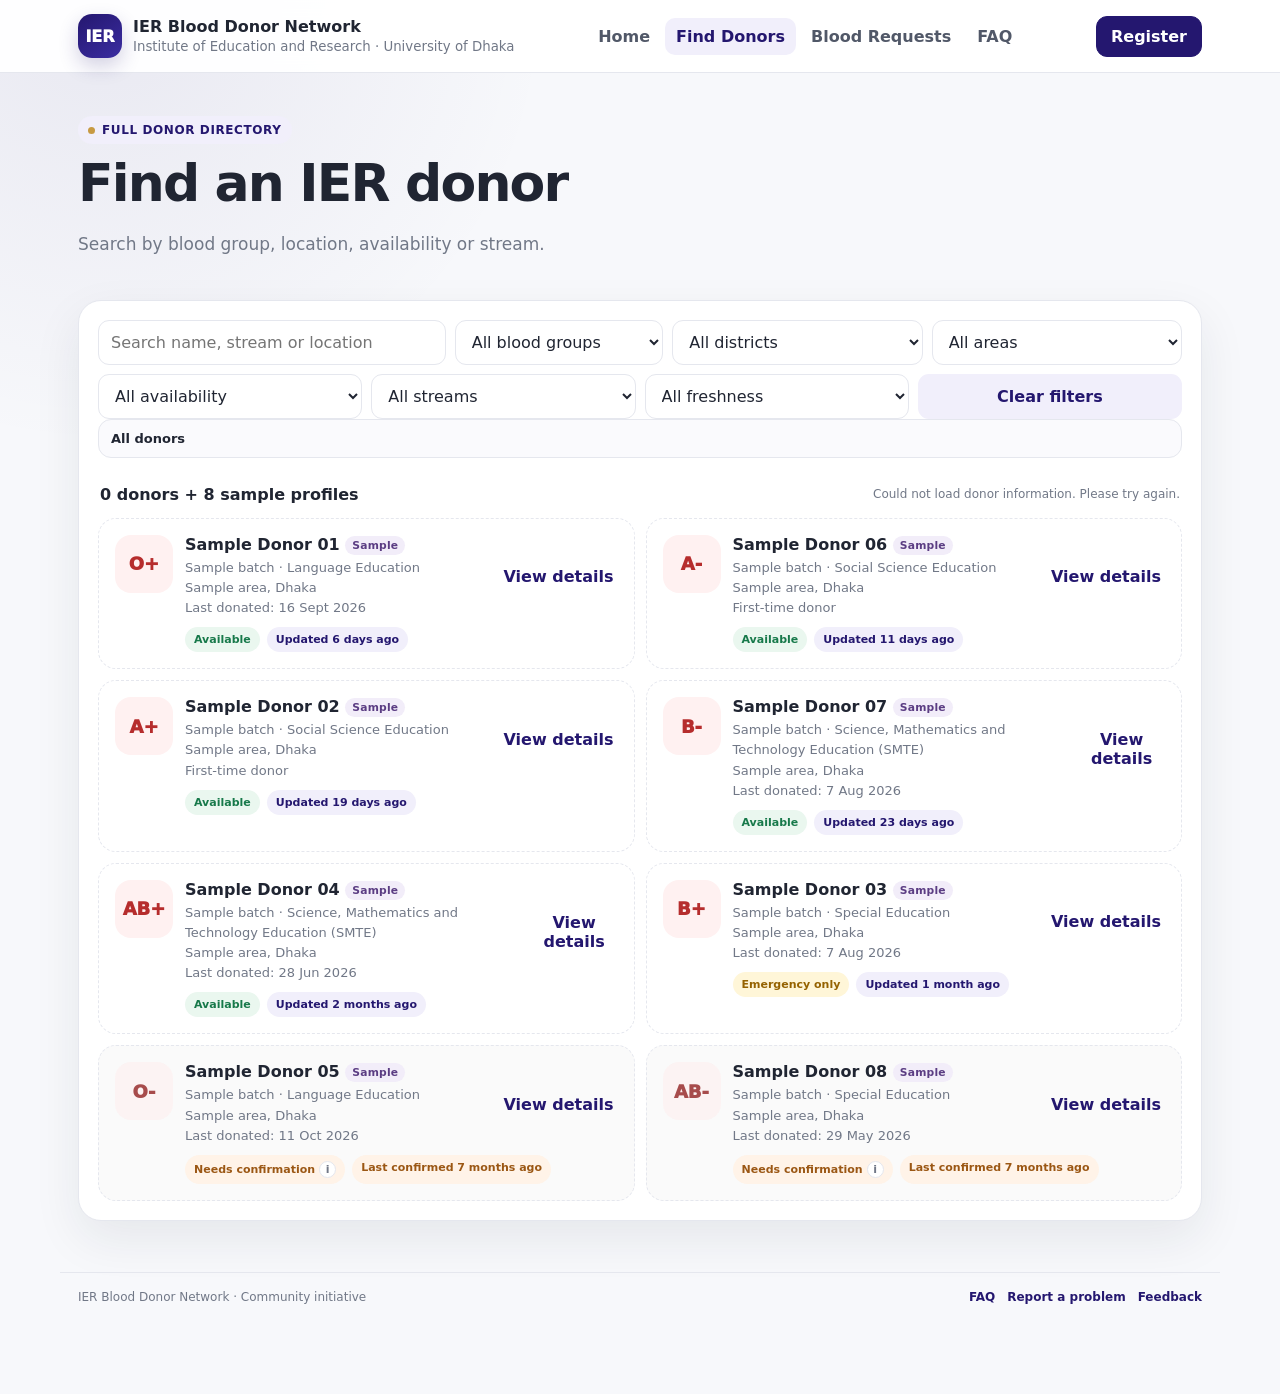
==== donors.html @ f734040e "Improve mobile navigation and loading performance" ====
<!doctype html><html lang="en"><head>
<meta charset="utf-8">
<meta name="viewport" content="width=device-width,initial-scale=1">
<link rel="stylesheet" href="css/style.css">
<title>Find Donors · IER Blood Donor Network</title></head><body>

<header class="site-header">
  <div class="wrap nav">
    <a class="brand" href="index.html"><div class="logo">IER</div><div class="brand-copy"><b>IER Blood Donor Network</b><small>Institute of Education and Research · University of Dhaka</small></div></a>
    <div class="nav-links">
      <a class="" href="index.html">Home</a>
      <a class="active" href="donors.html">Find Donors</a>
      <a class="" href="requests.html">Blood Requests</a>
      <a class="" href="faq.html">FAQ</a>
    </div>
    <div class="nav-actions">
      <button class="btn account-button" type="button" onclick="IER.openAccountPanel()">Account</button>
      <a class="btn primary register-nav" href="register.html">Register</a>
    </div>
  </div>
</header>

<main>
  <div class="page-intro"><div class="wrap reveal"><span class="eyebrow">Full donor directory</span><h1>Find an IER donor</h1><p>Search by blood group, location, availability or stream.</p></div></div>
  <section style="padding-top:8px"><div class="wrap">
    <div class="directory reveal">
      <div class="filters">
        <input class="field" id="q" placeholder="Search name, stream or location">
        <select class="field" id="bloodFilter"></select>
        <select class="field" id="cityFilter"></select>
        <select class="field" id="areaFilter"></select>
      </div>
      <div class="filters secondary">
        <select class="field" id="availabilityFilter"><option value="">All availability</option><option>Available</option><option>Emergency only</option><option>Temporarily unavailable</option></select>
        <select class="field" id="streamFilter"><option value="">All streams</option><option>Language Education</option><option>Social Science Education</option><option>Special Education</option><option>Science, Mathematics and Technology Education (SMTE)</option></select>
        <select class="field" id="freshFilter"><option value="">All freshness</option><option value="confirmed">Recently confirmed</option><option value="stale">Needs confirmation</option></select>
        <button class="btn soft" id="clearFilters">Clear filters</button>
      </div>
      <div class="share-summary"><b id="filterSummary">All donors</b></div>
      <div class="directory-meta"><b id="resultCount"></b><span id="liveDataStatus">Loading live donor data...</span></div>
      <div class="donor-grid" id="donorGrid"></div>
    </div>
  </div></section>
</main>

<footer>
  <div class="wrap footer-row">
    <span>IER Blood Donor Network · Community initiative</span>
    <div class="support-links">
      <a href="faq.html">FAQ</a>
      <a href="#" onclick="IER.reportProblem();return false;">Report a problem</a>
      <a href="#" onclick="IER.sendFeedback();return false;">Feedback</a>
    </div>
  </div>
</footer>
<div class="mobile-dock"><div class="dock-grid">
  <a href="index.html">Home</a><a href="donors.html">Find donors</a>
  <a class="dock-request" href="requests.html#open">Request blood</a>
  <button type="button" onclick="IER.openAccountPanel()">Account</button>
</div></div>
<div class="toast" id="globalToast"></div>

<script src="js/config.js"></script><script src="js/common.js"></script><script src="js/donors.js"></script>
</body></html>
---- css/style.css ----
:root{
  --du:#24176f;--du2:#3b2da1;--du-soft:#f1effb;--ink:#202532;--muted:#717887;
  --line:#e5e7ee;--bg:#f7f8fb;--card:#fff;--red:#b62d2d;--red-dark:#8f2222;
  --red-soft:#fff1f1;--green:#17794a;--green-soft:#eaf7ef;--amber:#956200;
  --amber-soft:#fff6d8;--gray:#737985;--gray-soft:#f1f2f5;
  --shadow:0 18px 48px rgba(28,34,48,.08);--shadow-sm:0 8px 24px rgba(28,34,48,.06);
}
*{box-sizing:border-box}
html{scroll-behavior:smooth}
body{
  margin:0;font-family:Inter,ui-sans-serif,system-ui,-apple-system,"Segoe UI",sans-serif;
  color:var(--ink);background:
  radial-gradient(circle at 8% 0,rgba(36,23,111,.07),transparent 28rem),var(--bg);
}
button,input,select,textarea{font:inherit}
button{cursor:pointer}
a{text-decoration:none;color:inherit}
.wrap{max-width:1160px;margin:auto;padding:0 18px}
.hidden{display:none!important}

.site-header{
  position:sticky;top:0;z-index:50;background:rgba(255,255,255,.94);
  backdrop-filter:blur(13px);border-bottom:1px solid var(--line)
}
.nav{min-height:72px;display:flex;align-items:center;justify-content:space-between;gap:18px}
.brand{display:flex;align-items:center;gap:11px;min-width:0}
.logo{
  width:44px;height:44px;border-radius:14px;background:linear-gradient(145deg,var(--du),var(--du2));
  color:#fff;display:grid;place-items:center;font-weight:950;box-shadow:0 8px 20px rgba(36,23,111,.2)
}
.brand-copy b{display:block}.brand-copy small{color:var(--muted)}
.nav-links{display:flex;align-items:center;gap:4px}
.nav-links a,.nav-links button{
  border:0;background:transparent;padding:9px 11px;border-radius:10px;color:#515868;font-weight:800
}
.nav-links a:hover,.nav-links a.active,.nav-links button:hover{background:var(--du-soft);color:var(--du)}
.nav-actions{display:flex;align-items:center;gap:8px}
.btn{
  border:1px solid var(--line);background:#fff;border-radius:11px;padding:10px 14px;
  font-weight:850;transition:transform .16s ease,box-shadow .16s ease,background .16s ease
}
.btn:hover{transform:translateY(-1px);box-shadow:var(--shadow-sm)}
.btn:active{transform:scale(.98)}
.btn.primary{background:var(--du);border-color:var(--du);color:#fff}
.btn.red{background:var(--red);border-color:var(--red);color:#fff}
.btn.soft{background:var(--du-soft);border-color:transparent;color:var(--du)}
.btn.ghost{background:transparent}
.btn.full{width:100%}
.link-btn{border:0;background:transparent;color:var(--du);font-weight:900;padding:4px}

.hero{padding:54px 0 26px}
.hero-grid{display:grid;grid-template-columns:1.04fr .96fr;gap:32px;align-items:center}
.eyebrow{
  display:inline-flex;align-items:center;gap:7px;background:var(--du-soft);color:var(--du);
  padding:7px 10px;border-radius:999px;font-size:12px;font-weight:900;text-transform:uppercase;letter-spacing:.05em
}
.eyebrow:before{content:"";width:7px;height:7px;border-radius:50%;background:#c79a43}
.hero h1{font-size:clamp(40px,5.4vw,66px);line-height:1.01;letter-spacing:-.045em;margin:15px 0}
.hero p,.page-intro p{font-size:17px;color:var(--muted);line-height:1.7;max-width:680px}
.hero-actions{display:flex;gap:9px;flex-wrap:wrap;margin-top:20px}
.hero-panel,.panel,.directory,.request-board{
  background:#fff;border:1px solid var(--line);border-radius:23px;box-shadow:var(--shadow)
}
.hero-panel{padding:22px}
.hero-panel h2{margin:5px 0 15px;font-size:23px}
.small-label{font-size:11px;color:var(--muted);font-weight:900;text-transform:uppercase;letter-spacing:.06em}

.blood-selector{display:grid;grid-template-columns:repeat(4,1fr);gap:8px}
.blood-btn{
  border:1px solid #efcccc;background:var(--red-soft);color:var(--red);border-radius:14px;
  padding:14px 6px;font-size:18px;font-weight:950;transition:.16s
}
.blood-btn:hover,.blood-btn.active{background:var(--red);border-color:var(--red);color:#fff;transform:translateY(-1px)}
.blood-btn.pop{animation:pop .2s ease}

.fields{display:grid;grid-template-columns:1fr 1fr;gap:9px;margin-top:13px}
.filters{display:grid;grid-template-columns:1.25fr .75fr .9fr .9fr;gap:9px}
.filters.secondary{grid-template-columns:1fr 1fr 1fr 1fr;margin-top:9px}
.field{
  width:100%;border:1px solid var(--line);border-radius:11px;background:#fff;padding:11px 12px;
  color:var(--ink);outline:none
}
.field:focus{border-color:#8d85c6;box-shadow:0 0 0 3px rgba(36,23,111,.08)}
textarea.field{min-height:92px;resize:vertical}
.fields .wide{grid-column:1/-1}

.stats{display:grid;grid-template-columns:repeat(4,1fr);gap:11px;padding:12px 0 2px}
.stat{background:#fff;border:1px solid var(--line);border-radius:17px;padding:17px}
.stat strong{font-size:28px}.stat span{display:block;color:var(--muted);font-size:12px;margin-top:4px}

section{padding:29px 0}
.section-head{display:flex;justify-content:space-between;align-items:end;gap:16px;margin-bottom:14px}
.section-head h2{margin:0;font-size:26px}.section-head p{margin:4px 0 0;color:var(--muted);font-size:13px}

.request-callout{
  background:linear-gradient(135deg,#fff8f8,#fff);border:1px solid #efd4d4;border-radius:21px;
  padding:20px;display:flex;align-items:center;justify-content:space-between;gap:18px
}
.request-callout h3{margin:0 0 6px}.request-callout p{margin:0;color:var(--muted);font-size:13px;line-height:1.6}

.request-grid{display:grid;grid-template-columns:repeat(3,1fr);gap:12px}
.request-card{
  background:#fff;border:1px solid var(--line);border-radius:19px;padding:17px;
  box-shadow:0 8px 22px rgba(28,34,48,.04);position:relative;overflow:hidden
}
.request-card.urgent{border-color:#efc9c9;background:linear-gradient(180deg,#fff,#fffafa)}
.request-card.urgent:before{
  content:"";position:absolute;left:0;top:0;bottom:0;width:3px;background:var(--red);
  animation:urgentPulse 2.2s ease-in-out infinite
}
.request-top{display:flex;justify-content:space-between;gap:12px;align-items:flex-start}
.request-blood{font-size:30px;font-weight:950;color:var(--red)}
.status-pill{font-size:11px;font-weight:900;padding:6px 9px;border-radius:999px}
.status-pill.open{background:var(--red-soft);color:var(--red)}
.status-pill.reported{background:#fff4d8;color:#8a5b00}
.status-pill.expired{background:var(--gray-soft);color:var(--gray)}
.request-title{font-weight:900;font-size:16px;margin-top:9px}
.request-meta{color:var(--muted);font-size:13px;line-height:1.6;margin-top:5px}
.tags{display:flex;gap:7px;flex-wrap:wrap;margin-top:10px}
.tag{font-size:11px;font-weight:850;padding:6px 8px;border-radius:999px;background:#f4f5f8;color:#555d68}
.tag.urgent{background:var(--red-soft);color:var(--red)}
.tag.countdown{background:#fff3e8;color:#9b5714}
.card-actions{display:flex;gap:8px;margin-top:14px}.card-actions .btn{flex:1;padding:9px}

.groups{display:grid;grid-template-columns:repeat(4,1fr);gap:11px}
.group-card{
  background:#fff;border:1px solid var(--line);border-radius:18px;padding:18px;cursor:pointer;
  transition:transform .18s,box-shadow .18s
}
.group-card:hover{transform:translateY(-2px);box-shadow:var(--shadow)}
.group-card .group-name{font-size:28px;font-weight:950;color:var(--red)}
.group-card b{display:block;margin-top:12px}.group-card small{color:var(--muted)}
.mini-bar{height:5px;background:#f0f1f5;border-radius:999px;overflow:hidden;margin-top:12px}
.mini-bar span{display:block;height:100%;background:var(--green);border-radius:999px}

.page-intro{padding:43px 0 16px}
.page-intro h1{font-size:clamp(34px,4.6vw,52px);letter-spacing:-.035em;margin:9px 0}
.page-actions{display:flex;gap:8px;flex-wrap:wrap;margin-top:14px}

.directory,.request-board{padding:19px}
.directory-meta{
  display:flex;justify-content:space-between;align-items:center;gap:12px;padding:14px 2px
}
.directory-meta span{color:var(--muted);font-size:12px}

.donor-grid{display:grid;grid-template-columns:repeat(2,1fr);gap:11px}
.donor-card{
  border:1px solid var(--line);border-radius:18px;padding:16px;display:grid;
  grid-template-columns:auto 1fr;gap:12px;background:#fff
}
.blood-badge{
  width:58px;height:58px;border-radius:16px;background:var(--red-soft);color:var(--red);
  display:grid;place-items:center;font-weight:950;font-size:18px
}
.donor-top{display:flex;justify-content:space-between;gap:10px}
.donor-name{font-weight:900}.sub{color:var(--muted);font-size:13px;line-height:1.55;margin-top:3px}
.chips{display:flex;gap:7px;flex-wrap:wrap;margin-top:9px}
.chip{padding:6px 9px;border-radius:999px;font-size:11px;font-weight:850}
.chip.available{background:var(--green-soft);color:var(--green)}
.chip.emergency{background:var(--amber-soft);color:var(--amber)}
.chip.unavailable{background:var(--gray-soft);color:var(--gray)}
.chip.confirmed{background:var(--du-soft);color:var(--du)}
.chip.stale{background:#fff3e8;color:#9b5714}
.stale-card{background:#fafafa}
.stale-card .blood-badge{filter:grayscale(.25);opacity:.88}
.notice{
  border:1px solid #efd9b7;background:#fff9ec;color:#805617;border-radius:13px;padding:12px;
  font-size:12px;line-height:1.55;margin-bottom:13px
}
.empty{
  grid-column:1/-1;text-align:center;border:1px dashed var(--line);border-radius:16px;padding:32px
}
.empty p{color:var(--muted);font-size:13px;line-height:1.6}
.share-summary{
  display:flex;gap:8px;align-items:center;flex-wrap:wrap;background:#fafafd;border:1px solid var(--line);
  border-radius:13px;padding:11px 12px;margin:0 0 13px
}
.share-summary b{font-size:13px}.share-summary span{color:var(--muted);font-size:12px}

.cta-grid{display:grid;grid-template-columns:1fr 1fr;gap:13px}
.cta{background:#fff;border:1px solid var(--line);border-radius:21px;padding:22px}
.cta.dark{background:linear-gradient(145deg,#19104e,var(--du));color:#fff}
.cta h3{margin:0 0 7px}.cta p{color:var(--muted);font-size:13px;line-height:1.6}.cta.dark p{color:rgba(255,255,255,.78)}
.cta.dark .btn{background:#fff;color:var(--du);border-color:#fff}

footer{padding:22px 0 90px;color:var(--muted);font-size:12px}
.footer-row{border-top:1px solid var(--line);padding-top:17px;display:flex;justify-content:space-between;gap:15px;flex-wrap:wrap}

.modal{
  display:none;position:fixed;inset:0;z-index:90;background:rgba(18,20,29,.58);
  align-items:center;justify-content:center;padding:17px
}
.modal.show{display:flex;animation:fadeIn .16s ease}
.modal-card{
  width:min(600px,100%);max-height:90vh;overflow:auto;background:#fff;border-radius:23px;
  padding:22px;box-shadow:0 30px 90px rgba(0,0,0,.25);animation:modalIn .2s ease
}
.modal-head{display:flex;justify-content:space-between;gap:12px}
.close{width:38px;height:38px;border:1px solid var(--line);background:#fff;border-radius:11px;font-size:20px}
.profile{display:flex;gap:12px;align-items:center}.profile h2{margin:0}
.detail-grid{display:grid;grid-template-columns:1fr 1fr;gap:9px;margin-top:18px}
.detail{border:1px solid var(--line);border-radius:12px;padding:11px}
.detail small{display:block;color:var(--muted);text-transform:uppercase;font-size:10px;letter-spacing:.04em}
.detail b{display:block;margin-top:4px}
.contact{margin-top:14px;background:#fafafd;border:1px solid var(--line);border-radius:14px;padding:14px}
.contact-actions{display:grid;grid-template-columns:1fr 1fr;gap:8px}
.note{font-size:12px;color:var(--muted);line-height:1.5;margin-top:9px}

.form-group{margin-top:12px}.form-group label{display:block;color:var(--muted);font-size:12px;font-weight:800;margin-bottom:5px}
.form-grid{display:grid;grid-template-columns:1fr 1fr;gap:9px}
.readonly{background:#f3f4f7}
.divider{margin-top:16px;padding-top:15px;border-top:1px solid var(--line)}
.divider h3{margin:0 0 10px;font-size:16px}
.verify-options{display:grid;grid-template-columns:1fr 1fr;gap:8px;margin-top:15px}
.verify-option input{display:none}
.verify-option label{display:block;border:1px solid var(--line);border-radius:11px;padding:11px;text-align:center;font-size:12px;font-weight:850;cursor:pointer}
.verify-option input:checked+label{background:var(--du-soft);border-color:var(--du);color:var(--du)}
.status-choices{display:grid;grid-template-columns:repeat(3,1fr);gap:8px}
.status-choices input{display:none}
.status-choices label{display:block;border:1px solid var(--line);border-radius:11px;padding:10px;text-align:center;font-size:12px;font-weight:800;cursor:pointer}
.status-choices input:checked+label{background:var(--du-soft);border-color:var(--du);color:var(--du)}
.err,.ok{display:none;margin-top:10px;padding:9px;border-radius:9px;font-size:12px}
.err{background:#fff0f0;color:#9d2020}.ok{background:var(--green-soft);color:var(--green)}

.mobile-dock{
  display:none;position:fixed;bottom:0;left:0;right:0;z-index:60;background:rgba(255,255,255,.97);
  backdrop-filter:blur(10px);border-top:1px solid var(--line);padding:7px 10px
}
.dock-grid{display:grid;grid-template-columns:repeat(4,1fr)}
.mobile-dock a,.mobile-dock button{border:0;background:transparent;text-align:center;padding:8px;color:var(--du);font-weight:850;font-size:11px}
.toast{
  position:fixed;left:50%;bottom:22px;transform:translateX(-50%) translateY(16px);background:#202532;color:#fff;
  padding:10px 14px;border-radius:10px;font-size:12px;opacity:0;transition:.2s;z-index:120
}
.toast.show{opacity:1;transform:translateX(-50%) translateY(0)}
.reveal{opacity:0;transform:translateY(12px);transition:opacity .42s ease,transform .42s ease}
.reveal.visible{opacity:1;transform:none}
.stagger-in{animation:cardIn .3s ease both}

@keyframes pop{50%{transform:scale(1.06)}}
@keyframes urgentPulse{0%,100%{opacity:.45}50%{opacity:1}}
@keyframes fadeIn{from{opacity:0}to{opacity:1}}
@keyframes modalIn{from{opacity:0;transform:translateY(8px) scale(.985)}to{opacity:1;transform:none}}
@keyframes cardIn{from{opacity:0;transform:translateY(8px)}to{opacity:1;transform:none}}

@media(max-width:960px){
  .nav-links{display:none}.hero-grid{grid-template-columns:1fr}.request-grid{grid-template-columns:repeat(2,1fr)}
  .stats,.groups{grid-template-columns:repeat(2,1fr)}.filters{grid-template-columns:1fr 1fr}.donor-grid{grid-template-columns:1fr}
}
@media(max-width:650px){
  .wrap{padding:0 13px}.brand-copy small{display:none}.nav-actions .update-nav{display:none}
  .hero{padding-top:34px}.hero h1{font-size:41px}.page-intro{padding-top:30px}
  .stats,.groups,.request-grid,.fields,.filters,.filters.secondary,.form-grid,.detail-grid,.contact-actions,.cta-grid{grid-template-columns:1fr}
  .blood-selector{grid-template-columns:repeat(4,1fr)}
  .section-head,.directory-meta,.request-callout{align-items:flex-start;flex-direction:column}
  .status-choices,.verify-options{grid-template-columns:1fr}
  .modal{align-items:flex-end;padding:0}.modal-card{border-radius:23px 23px 0 0;padding-bottom:25px}
  .mobile-dock{display:block}.toast{bottom:78px}
}
@media(prefers-reduced-motion:reduce){
  *,*::before,*::after{animation-duration:.001ms!important;animation-iteration-count:1!important;transition-duration:.001ms!important;scroll-behavior:auto!important}
  .reveal{opacity:1;transform:none}
}


/* v11 additions */
.availability-history{
  margin-top:14px;border:1px solid var(--line);border-radius:14px;padding:14px;background:#fafafd
}
.availability-history h3{margin:0 0 10px;font-size:15px}
.history-item{display:grid;grid-template-columns:auto 1fr;gap:10px;align-items:start}
.history-dot{width:9px;height:9px;border-radius:50%;background:var(--du);margin-top:6px}
.history-item + .history-item{margin-top:10px;padding-top:10px;border-top:1px solid var(--line)}
.history-main{font-size:13px;line-height:1.5}
.history-main b{display:block}
.history-meta{color:var(--muted);font-size:11px;margin-top:2px}
.community-box{
  margin-top:14px;border:1px solid #d9d5ee;background:#f8f7fd;border-radius:14px;padding:14px
}
.community-box h3{margin:0 0 5px;font-size:15px}
.community-box p{margin:0;color:var(--muted);font-size:12px;line-height:1.5}
.community-box .btn{margin-top:10px}
.share-panel{
  margin-top:15px;border:1px solid var(--line);border-radius:14px;padding:14px;background:#fafafd
}
.share-panel h3{margin:0 0 7px;font-size:15px}
.share-post{
  white-space:pre-wrap;background:#fff;border:1px solid var(--line);border-radius:12px;
  padding:12px;font-size:13px;line-height:1.6;max-height:260px;overflow:auto
}
.share-actions{display:grid;grid-template-columns:repeat(2,1fr);gap:8px;margin-top:10px}
.share-preview{
  margin-top:12px;border:1px solid var(--line);border-radius:14px;padding:10px;background:#fff
}
.share-preview canvas{display:block;width:100%;height:auto;border-radius:10px;background:#fff}
.check-row{display:flex;align-items:center;gap:8px;font-size:12px;color:var(--muted);margin-top:10px}
.check-row input{width:16px;height:16px}
.mini-info{
  display:inline-flex;align-items:center;justify-content:center;width:17px;height:17px;
  border-radius:50%;border:1px solid var(--line);font-size:11px;color:var(--muted);
  cursor:help;margin-left:4px;vertical-align:middle;background:#fff
}
.community-active{border-left:3px solid var(--amber);padding-left:10px}
@media(max-width:650px){.share-actions{grid-template-columns:1fr}}


/* v12 FAQ and support */
.faq-search{max-width:680px;margin-top:16px}
.faq-categories{display:flex;gap:8px;flex-wrap:wrap;margin:16px 0 18px}
.faq-cat{border:1px solid var(--line);background:#fff;color:var(--ink);border-radius:999px;padding:8px 12px;font-weight:800;font-size:12px}
.faq-cat.active,.faq-cat:hover{background:var(--du-soft);color:var(--du);border-color:#d9d5ee}
.faq-list{display:grid;gap:9px}
.faq-item{background:#fff;border:1px solid var(--line);border-radius:14px;overflow:hidden}
.faq-question{width:100%;border:0;background:#fff;padding:15px 16px;display:flex;align-items:center;justify-content:space-between;gap:14px;text-align:left;font-weight:850;color:var(--ink)}
.faq-question:hover{background:#fafafd}
.faq-answer{display:none;padding:0 16px 15px;color:var(--muted);font-size:13px;line-height:1.65}
.faq-item.open .faq-answer{display:block}
.faq-item.open .faq-question{color:var(--du)}
.faq-chevron{font-size:18px;transition:transform .16s ease}
.faq-item.open .faq-chevron{transform:rotate(180deg)}
.support-links{display:flex;gap:12px;flex-wrap:wrap}
.support-links a{color:var(--du);font-weight:800}
.support-note{color:var(--muted);font-size:12px;line-height:1.5}

/* v13 registration */
.register-layout{display:grid;grid-template-columns:minmax(0,1fr) 310px;gap:18px;align-items:start}
.registration-form{display:grid;gap:14px}
.form-section{background:#fff;border:1px solid var(--line);border-radius:20px;padding:20px;box-shadow:var(--shadow-sm)}
.form-section-head{display:flex;align-items:flex-start;gap:12px;margin-bottom:14px}
.form-section-head>span{width:30px;height:30px;flex:0 0 30px;border-radius:10px;background:var(--du-soft);color:var(--du);display:grid;place-items:center;font-weight:950}
.form-section-head h2{font-size:18px;margin:2px 0 3px}
.form-section-head p{font-size:12px;color:var(--muted);line-height:1.5;margin:0}
.field-help{display:block;color:var(--muted);font-size:11px;line-height:1.45;margin-top:5px}
.register-aside{display:grid;gap:12px;position:sticky;top:90px}
.privacy-card{background:#fff;border:1px solid var(--line);border-radius:18px;padding:18px}
.privacy-card h3{font-size:15px;margin:0 0 9px}.privacy-card p{font-size:12px;color:var(--muted);line-height:1.55}
.privacy-card ul{margin:0;padding-left:18px;color:var(--muted);font-size:12px;line-height:1.8}
.privacy-card.subtle{background:#fafafd}
.consent-section{padding:16px 20px}
.consent-row{display:flex;gap:11px;align-items:flex-start;font-size:12px;line-height:1.6;color:#4f5664;cursor:pointer}
.consent-row input{margin-top:3px;width:17px;height:17px;flex:0 0 auto}
.registration-error{display:none}
.register-submit{padding:13px 16px;font-size:15px}
.success-mark{width:60px;height:60px;border-radius:50%;background:var(--green-soft);color:var(--green);display:grid;place-items:center;font-size:28px;font-weight:950;margin:4px auto}
.success-copy{text-align:center;color:var(--muted);font-size:13px;line-height:1.6;margin:0 auto 18px;max-width:360px}
.success-actions{display:grid;grid-template-columns:1fr 1fr;gap:8px}
@media(max-width:900px){.register-layout{grid-template-columns:1fr}.register-aside{position:static;grid-template-columns:repeat(2,1fr)}.privacy-card.subtle{grid-column:1/-1}}
@media(max-width:650px){.register-aside,.success-actions{grid-template-columns:1fr}.form-section{padding:16px}.consent-section{padding:14px 16px}}

.submit-status{margin-top:10px;min-height:20px;color:#5d6473;font-size:.92rem}.register-submit:disabled{opacity:.65;cursor:not-allowed}

.sample-badge{display:inline-flex;align-items:center;padding:3px 7px;border-radius:999px;background:#f2edf9;color:#5b3d83;font-size:.67rem;font-weight:800;letter-spacing:.02em;vertical-align:middle}
.sample-card{border-style:dashed;opacity:.92}
.muted{opacity:.58}
button:disabled{cursor:not-allowed;opacity:.58}

.loading-list{display:grid;gap:14px;width:100%}.loading-card{height:132px;border-radius:18px;border:1px solid #e5e8f1;background:linear-gradient(90deg,#f4f5f9 25%,#fbfbfd 50%,#f4f5f9 75%);background-size:200% 100%;animation:ierLoading 1.25s ease-in-out infinite}@keyframes ierLoading{0%{background-position:200% 0}100%{background-position:-200% 0}}@media (prefers-reduced-motion:reduce){.loading-card{animation:none}}

/* request status and reporting */
.request-security-box{margin:14px 0;padding:18px;border:1px solid var(--border);border-radius:16px;background:var(--soft)}
.request-security-box small{display:block;margin-top:10px;color:var(--muted);font-weight:700;text-transform:uppercase;letter-spacing:.04em}
.request-security-box small:first-child{margin-top:0}
.request-security-box b{display:block;margin-top:4px;font-size:18px}
.request-security-box p{margin:12px 0 0;color:var(--muted);line-height:1.5}
.turnstile-slot{margin-top:14px;min-height:1px}

/* v26: explicit request time selector */
.request-time-row{display:flex;align-items:center;gap:8px}.request-time-row select{min-width:0;flex:1}.request-time-row span{font-weight:700}

/* v27 member authentication: visible above the donor detail layer, with a clear mode selector */
#memberAuthModal{z-index:110}
#memberAuthModal .modal-card{max-height:min(92dvh,760px);overflow-y:auto;overscroll-behavior:contain}
.member-auth-tabs{display:grid;grid-template-columns:1fr 1fr;gap:8px;margin:16px 0}
.member-auth-tabs button{min-height:44px;border:1px solid #c9cad6;border-radius:10px;background:#fff;color:#25234b;font-weight:700;cursor:pointer}
.member-auth-tabs button[aria-pressed="true"]{background:#24176f;color:#fff;border-color:#24176f}
@media(max-width:600px){#memberAuthModal .modal-card{max-height:96dvh;padding-bottom:calc(20px + env(safe-area-inset-bottom))}}

/* v27 mobile-first usability polish: predictable overlays and comfortable tap targets */
html,body{max-width:100%;overflow-x:clip}
button,input,select,textarea{touch-action:manipulation}
button:focus-visible,a:focus-visible,input:focus-visible,select:focus-visible,textarea:focus-visible{outline:3px solid #7564d2;outline-offset:2px}
@media(max-width:650px){
  .modal-card{width:100%;max-height:calc(100dvh - 12px);overflow-y:auto;overscroll-behavior:contain;border-radius:20px 20px 0 0;padding:18px 16px calc(20px + env(safe-area-inset-bottom))}
  .modal-head{position:sticky;top:-18px;background:#fff;z-index:2;padding:8px 0}
  .close{min-width:44px;min-height:44px;flex-shrink:0}
  .field,input.field,select.field,textarea.field{font-size:16px;min-height:44px}
  .btn,.member-auth-tabs button{min-height:44px}
  .detail-grid{grid-template-columns:1fr 1fr;gap:8px}
  .detail{min-width:0;overflow-wrap:anywhere}
  .request-time-row{flex-wrap:wrap}
  .request-time-row select{min-width:55px}
  .contact-actions{grid-template-columns:1fr}
  .mobile-dock{padding-bottom:env(safe-area-inset-bottom)}
  #memberAuthModal .modal-card{max-height:calc(100dvh - 12px)}
}
@media(max-width:375px){.detail-grid{grid-template-columns:1fr}.brand-copy{max-width:190px}}
@media(prefers-reduced-motion:reduce){.modal.show,.modal-card{animation:none!important}}

/* Unified, mobile-first registration */
.unified-layout{grid-template-columns:minmax(0,670px);justify-content:center}
.unified-layout .registration-form{width:100%;min-width:0}
.unified-layout .field{min-height:44px}
@media(max-width:600px){.unified-layout{display:block}.unified-layout .registration-form{width:100%}.unified-layout .form-grid{grid-template-columns:1fr}.unified-layout .register-submit{min-height:48px}}

/* v27 directory: bounded mobile-friendly result batches */
.donor-load-more {display:block; margin:16px auto 8px; min-height:44px; grid-column:1 / -1;}
@media(max-width:640px){.donor-load-more{width:100%;} .donor-detail-btn{min-height:44px;}}

/* Release review: hide empty authentication errors, retain keyboard access to choice controls. */
.err:empty{display:none!important}
.verify-option,.status-choices>div{position:relative}
.verify-option input,.status-choices input{display:block;position:absolute;opacity:0;width:1px;height:1px}
.verify-option input:focus-visible+label,.status-choices input:focus-visible+label{outline:3px solid #7564d2;outline-offset:2px}

/* v27 mobile usability update, frontend only */
.account-button{display:none}
.is-member-signed-in .account-button{display:inline-flex;align-items:center;justify-content:center}
.is-member-signed-in .register-nav{display:none}
.account-panel-card{max-width:460px}
.account-panel-identity{color:var(--muted);margin:0 0 16px}
.account-panel-actions{display:grid;gap:10px}
.account-panel-actions .btn{text-align:left;min-height:48px;display:flex;align-items:center}
.account-panel-actions [hidden]{display:none!important}
.mobile-dock .dock-request{color:var(--red-dark);font-weight:950}
.mobile-dock button{min-height:44px}
@media(max-width:650px){
  .nav{min-height:66px;gap:8px}
  .logo{width:40px;height:40px;flex:none}
  .brand-copy b{font-size:14px;line-height:1.2;max-width:182px}
  .nav-actions{gap:6px;flex:none}
  .nav-actions .btn{padding:10px 11px;font-size:13px;white-space:nowrap}
  .hero{padding-top:22px}
  .hero h1{font-size:clamp(31px,8vw,38px);margin:12px 0}
  .hero p{font-size:15px;line-height:1.5}
  .hero-grid{gap:20px}
  .hero-panel{order:-1;padding:17px}
  .hero-panel h2{font-size:20px}
  .eyebrow{font-size:10px}
  .mobile-dock a,.mobile-dock button{min-height:46px;font-size:12px;padding:9px 5px}
}
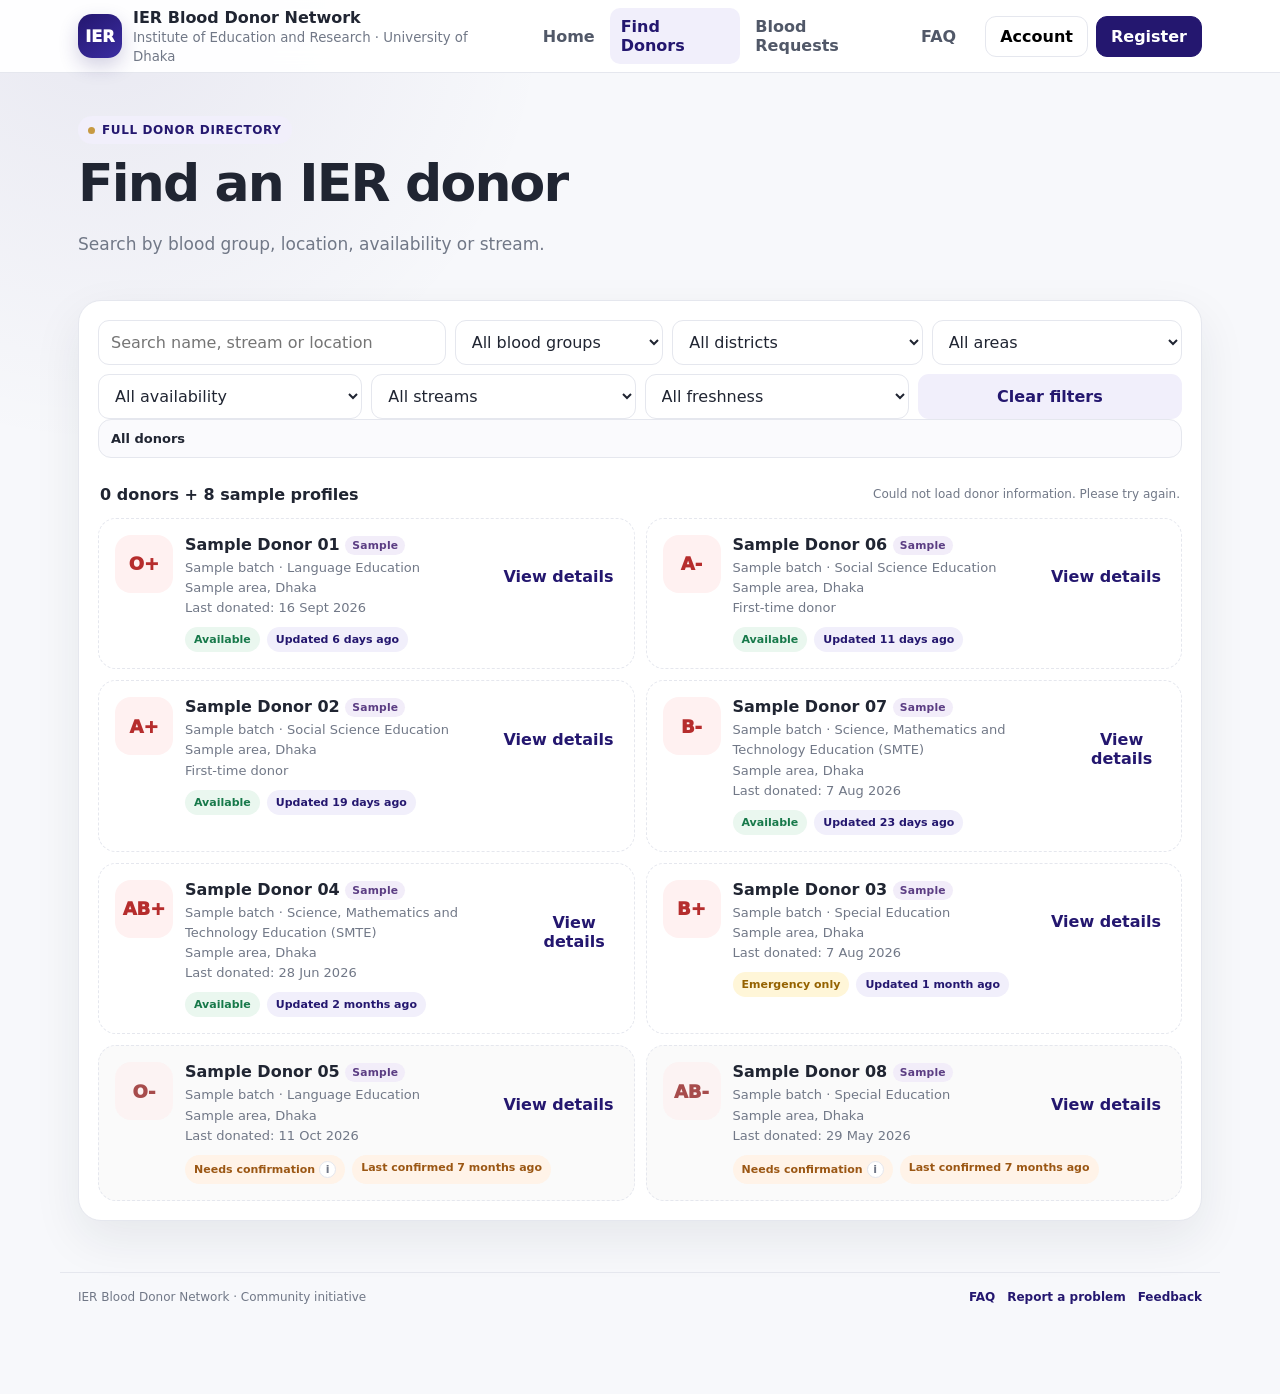
==== commit 8eaaba5b: "Fix desktop account and tablet navigation" ====
--- a/donors.html
+++ b/donors.html
@@ -1,7 +1,7 @@
 <!doctype html><html lang="en"><head>
 <meta charset="utf-8">
 <meta name="viewport" content="width=device-width,initial-scale=1">
-<link rel="stylesheet" href="css/style.css">
+<link rel="stylesheet" href="css/style.css?v=29">
 <title>Find Donors · IER Blood Donor Network</title></head><body>
 
 <header class="site-header">
@@ -53,11 +53,13 @@
     </div>
   </div>
 </footer>
-<div class="mobile-dock"><div class="dock-grid">
-  <a href="index.html">Home</a><a href="donors.html">Find donors</a>
-  <a class="dock-request" href="requests.html#open">Request blood</a>
-  <button type="button" onclick="IER.openAccountPanel()">Account</button>
-</div></div>
+<div class="mobile-dock" aria-label="Mobile navigation"><nav class="dock-grid" aria-label="Main navigation">
+  <a href="index.html"><svg viewBox="0 0 24 24" width="22" height="22" fill="none" stroke="currentColor" stroke-width="2" stroke-linecap="round" stroke-linejoin="round" aria-hidden="true" focusable="false"><path d="m3 10 9-7 9 7v10h-6v-6H9v6H3z"/></svg><span>Home</span></a>
+  <a href="donors.html" aria-current="page"><svg viewBox="0 0 24 24" width="22" height="22" fill="none" stroke="currentColor" stroke-width="2" stroke-linecap="round" stroke-linejoin="round" aria-hidden="true" focusable="false"><path d="M12 3s-7 8-7 12a7 7 0 0 0 14 0c0-4-7-12-7-12Z"/></svg><span>Donors</span></a>
+  <a class="dock-request" href="requests.html#open"><svg viewBox="0 0 24 24" width="22" height="22" fill="none" stroke="currentColor" stroke-width="2" stroke-linecap="round" stroke-linejoin="round" aria-hidden="true" focusable="false"><path d="M12 5v14M5 12h14"/></svg><span>Request blood</span></a>
+  <a href="requests.html"><svg viewBox="0 0 24 24" width="22" height="22" fill="none" stroke="currentColor" stroke-width="2" stroke-linecap="round" stroke-linejoin="round" aria-hidden="true" focusable="false"><rect x="5" y="3" width="14" height="18" rx="2"/><path d="M8 9h8M8 13h8M8 17h5"/></svg><span>Requests</span></a>
+  <button type="button" class="dock-account" onclick="IER.openAccountPanel()"><svg viewBox="0 0 24 24" width="22" height="22" fill="none" stroke="currentColor" stroke-width="2" stroke-linecap="round" stroke-linejoin="round" aria-hidden="true" focusable="false"><circle cx="12" cy="8" r="4"/><path d="M4 21c0-5 3.5-8 8-8s8 3 8 8"/></svg><span>Account</span></button>
+</nav></div>
 <div class="toast" id="globalToast"></div>
 
 <script src="js/config.js"></script><script src="js/common.js"></script><script src="js/donors.js"></script>
--- a/css/style.css
+++ b/css/style.css
@@ -357,7 +357,7 @@
 .loading-list{display:grid;gap:14px;width:100%}.loading-card{height:132px;border-radius:18px;border:1px solid #e5e8f1;background:linear-gradient(90deg,#f4f5f9 25%,#fbfbfd 50%,#f4f5f9 75%);background-size:200% 100%;animation:ierLoading 1.25s ease-in-out infinite}@keyframes ierLoading{0%{background-position:200% 0}100%{background-position:-200% 0}}@media (prefers-reduced-motion:reduce){.loading-card{animation:none}}
 
 /* request status and reporting */
-.request-security-box{margin:14px 0;padding:18px;border:1px solid var(--border);border-radius:16px;background:var(--soft)}
+.request-security-box{margin:14px 0;padding:18px;border:1px solid var(--line);border-radius:16px;background:#fafafd}
 .request-security-box small{display:block;margin-top:10px;color:var(--muted);font-weight:700;text-transform:uppercase;letter-spacing:.04em}
 .request-security-box small:first-child{margin-top:0}
 .request-security-box b{display:block;margin-top:4px;font-size:18px}
@@ -413,7 +413,7 @@
 .verify-option input:focus-visible+label,.status-choices input:focus-visible+label{outline:3px solid #7564d2;outline-offset:2px}
 
 /* v27 mobile usability update, frontend only */
-.account-button{display:none}
+.account-button{display:inline-flex;align-items:center;justify-content:center}
 .is-member-signed-in .account-button{display:inline-flex;align-items:center;justify-content:center}
 .is-member-signed-in .register-nav{display:none}
 .account-panel-card{max-width:460px}
@@ -438,3 +438,161 @@
   .eyebrow{font-size:10px}
   .mobile-dock a,.mobile-dock button{min-height:46px;font-size:12px;padding:9px 5px}
 }
+
+/* Mobile-first navigation v27. Visible, usable actions for guests and signed-in members. */
+.account-panel-actions[hidden]{display:none!important}
+.account-panel-actions>a,.account-panel-actions>button{width:100%;justify-content:flex-start}
+#accountPanelTitle{margin:0}
+.mobile-dock .dock-grid{display:grid;grid-template-columns:repeat(5,minmax(0,1fr));gap:2px;align-items:stretch}
+.mobile-dock .dock-grid>a,.mobile-dock .dock-grid>button{
+  display:flex;flex-direction:column;justify-content:center;align-items:center;gap:4px;
+  min-height:56px;min-width:0;padding:6px 1px;border-radius:11px;
+  color:var(--du);font-weight:750;font-size:10px;line-height:1.15;
+  text-decoration:none;cursor:pointer;
+}
+.mobile-dock .dock-grid svg{display:block;width:22px;height:22px;fill:none;stroke:currentColor;stroke-width:1.9;stroke-linecap:round;stroke-linejoin:round;flex:none}
+.mobile-dock .dock-grid [aria-current="page"]{background:var(--du-soft);color:var(--du)}
+.mobile-dock .dock-grid .dock-request{background:#b52c32;color:#fff}
+.mobile-dock .dock-grid .dock-request svg{stroke-width:2.5}
+.mobile-dock{padding:6px 8px max(6px,env(safe-area-inset-bottom));box-shadow:0 -6px 24px rgba(0,0,0,.06)}
+@media(max-width:650px){
+  /* Keep the brand and one entry point; never let secondary tools crowd the header. */
+  .nav-links{display:none}
+  .nav .brand{min-width:0;flex:1}
+  .nav .brand-copy{min-width:0}
+  .nav .brand-copy b{font-size:clamp(12px,3.9vw,15px)}
+  .nav-actions{flex:none}
+  .nav-actions .btn{font-size:12px;padding:9px 11px;white-space:nowrap}
+  .account-button{display:none!important}
+  .nav-actions .register-nav{display:inline-flex}
+  .is-member-signed-in .nav-actions .register-nav{display:none}
+  body{padding-bottom:calc(74px + env(safe-area-inset-bottom))}
+  .mobile-dock .dock-grid>a,.mobile-dock .dock-grid>button{font-size:clamp(9px,2.45vw,11px)}
+  .mobile-dock .dock-grid .dock-request{font-size:clamp(9px,2.35vw,11px)}
+  .account-panel-card{max-height:calc(100dvh - 12px)}
+}
+@media(max-width:350px){.mobile-dock .dock-grid svg{height:20px;width:20px}}
+
+/* Integrated, single-path registration and lightweight email-only sign-in */
+.member-code-status{font-size:14px;color:var(--muted);margin:12px 0 8px}
+.member-registration-prompt{margin-top:12px}
+.member-registration-prompt.hidden{display:none!important}
+.member-register-link{font-size:14px;color:var(--muted);margin:16px 0 0;text-align:center}
+.member-register-link a{font-weight:750;color:var(--du)}
+#memberAuthModal .modal-card{max-width:460px}
+/* Toast messages are informational only and must never block form controls. */
+.toast{pointer-events:none}
+
+/* ===== v28 mobile-first fix (320-430px). Final overrides; keep at end of file. ===== */
+.mobile-dock svg,.dock-grid svg{width:22px;height:22px;max-width:22px;max-height:22px;flex:none;fill:none;stroke:currentColor}
+.mobile-dock .dock-grid{display:grid;grid-template-columns:repeat(5,minmax(0,1fr));grid-auto-flow:column;grid-template-rows:auto;gap:2px;margin:0;padding:0}
+.mobile-dock .dock-grid>a,.mobile-dock .dock-grid>button{
+  display:flex;flex-direction:column;align-items:center;justify-content:center;gap:3px;
+  min-width:0;min-height:52px;padding:5px 2px;border:0;border-radius:12px;background:transparent;
+  font:inherit;font-size:11px;font-weight:800;line-height:1.1;color:var(--du);white-space:nowrap;overflow:hidden;text-overflow:ellipsis
+}
+.mobile-dock .dock-grid>a>span,.mobile-dock .dock-grid>button>span{display:block;max-width:100%;overflow:hidden;text-overflow:ellipsis}
+.mobile-dock .dock-grid .dock-request{background:var(--red);color:#fff}
+.mobile-dock .dock-grid [aria-current="page"]{background:var(--du-soft)}
+.mobile-dock .dock-grid .dock-request[aria-current="page"]{background:var(--red)}
+.mobile-dock .dock-account{color:var(--du)}
+
+@media(max-width:650px){
+  html,body{overflow-x:hidden}
+  body{padding-bottom:calc(68px + env(safe-area-inset-bottom))}
+  .mobile-dock{display:block!important;position:fixed;left:0;right:0;bottom:0;top:auto;z-index:60;
+    padding:5px 6px calc(5px + env(safe-area-inset-bottom));background:rgba(255,255,255,.98);border-top:1px solid var(--line);box-shadow:0 -4px 18px rgba(0,0,0,.07)}
+  .toast{bottom:calc(76px + env(safe-area-inset-bottom));max-width:92vw;text-align:center}
+
+  /* header: compact, single row */
+  .nav{min-height:56px;gap:8px;flex-wrap:nowrap}
+  .logo{width:36px;height:36px;border-radius:11px;font-size:13px}
+  .brand{flex:1;min-width:0;gap:9px}
+  .brand-copy{min-width:0}
+  .brand-copy b{font-size:14px;line-height:1.2;white-space:nowrap;overflow:hidden;text-overflow:ellipsis}
+  .nav-actions{flex:none}
+  .nav-actions .btn{min-height:40px;padding:8px 13px;font-size:13px}
+
+  /* spacing + less explanatory text */
+  .wrap{padding:0 12px}
+  section{padding:12px 0}
+  .hero{padding:12px 0 4px}
+  .hero-grid{gap:12px}
+  .hero-panel{padding:14px;border-radius:18px}
+  .hero-panel h2{font-size:18px;margin:3px 0 10px}
+  .hero .eyebrow,.hero>.wrap>.reveal>p,.hero-actions .btn.soft,.page-intro p:not(.keep),.section-head p,.request-callout p,.page-intro .eyebrow{display:none}
+  .faq-search{display:block}
+  .hero-actions{margin-top:10px}
+  .hero-actions .btn{width:100%}
+  .hero h1{font-size:26px;line-height:1.12;margin:0 0 8px}
+  .page-intro{padding:16px 0 4px}
+  .page-intro h1{font-size:26px;margin:0}
+  .page-actions{margin-top:10px}
+  .page-actions .btn{width:100%}
+  .section-head h2{font-size:20px}
+  .section-head{margin-bottom:10px}
+  .stats{gap:8px;padding:8px 0 0}
+  .stat{padding:12px;border-radius:14px}.stat strong{font-size:22px}
+  .request-callout{padding:14px;border-radius:16px;gap:10px}
+  .request-callout .btn{width:100%}
+  .cta{padding:16px}
+
+  /* quick search: 4x2 blood grid, comfortable taps */
+  .blood-selector{grid-template-columns:repeat(4,minmax(0,1fr));gap:6px}
+  .blood-btn{min-height:48px;padding:10px 2px;font-size:16px;border-radius:12px}
+  .fields{grid-template-columns:1fr 1fr;gap:8px;margin-top:10px}
+  .fields .field{min-width:0}
+  .fields .wide{grid-column:1/-1}
+
+  /* forms and filters */
+  .field,input.field,select.field,textarea.field{min-height:44px;font-size:16px;padding:10px 12px}
+  .filters,.filters.secondary{grid-template-columns:1fr 1fr;gap:8px}
+  .filters>input.field{grid-column:1/-1}
+  .directory,.request-board{padding:12px;border-radius:18px}
+  .directory-meta{flex-direction:row;align-items:center;padding:10px 2px;flex-wrap:wrap}
+  .share-summary{padding:8px 10px;margin-bottom:8px}
+  .donor-grid,.request-grid,.groups{grid-template-columns:1fr;gap:10px}
+  .groups{grid-template-columns:repeat(2,minmax(0,1fr))}
+  .donor-card{min-width:0;padding:13px;gap:10px}
+  .donor-card>*{min-width:0}
+  .blood-badge{width:48px;height:48px;font-size:16px;border-radius:13px}
+  .request-card{padding:14px}
+  .request-card .card-actions .btn{min-height:44px}
+  .form-section{padding:14px;border-radius:16px}
+  .form-grid,.detail-grid,.contact-actions,.share-actions,.success-actions,.cta-grid{grid-template-columns:1fr}
+  .detail-grid{grid-template-columns:1fr 1fr}
+
+  /* modals: bottom sheets within the viewport */
+  .modal{padding:0;align-items:flex-end}
+  .modal-card{width:100%;max-width:100%!important;max-height:calc(100dvh - 8px);border-radius:18px 18px 0 0;padding:14px 14px calc(18px + env(safe-area-inset-bottom))}
+  .modal-head{position:sticky;top:-14px;z-index:2;background:#fff;padding:6px 0 8px}
+  .close{min-width:44px;min-height:44px}
+  .modal .btn,.modal .link-btn{min-height:44px}
+  .share-preview canvas{max-width:100%}
+}
+@media(max-width:360px){
+  .brand-copy b{font-size:13px}
+  .mobile-dock .dock-grid>a,.mobile-dock .dock-grid>button{font-size:10px;padding:5px 0}
+  .detail-grid{grid-template-columns:1fr}
+  .blood-btn{font-size:15px}
+}
+
+/* Claude 2 findings: keep desktop Account visible and restore intermediate-width navigation. */
+@media (min-width:821px) and (max-width:960px){
+  .nav{gap:8px}
+  .nav-links{display:flex;gap:0}
+  .nav-links a{padding:8px 7px;font-size:12px}
+  .brand-copy small{display:none}
+  .brand-copy b{font-size:13px}
+  .nav-actions .btn{padding:9px 10px;font-size:12px}
+}
+
+/* At narrow tablet widths the complete desktop header does not fit; retain navigation using the dock. */
+@media (min-width:651px) and (max-width:820px){
+  .mobile-dock{display:block}
+  .nav-links{display:none}
+  .nav .brand-copy small{display:none}
+  .nav{min-height:60px}
+  .nav .brand-copy b{font-size:14px}
+  body{padding-bottom:80px}
+}
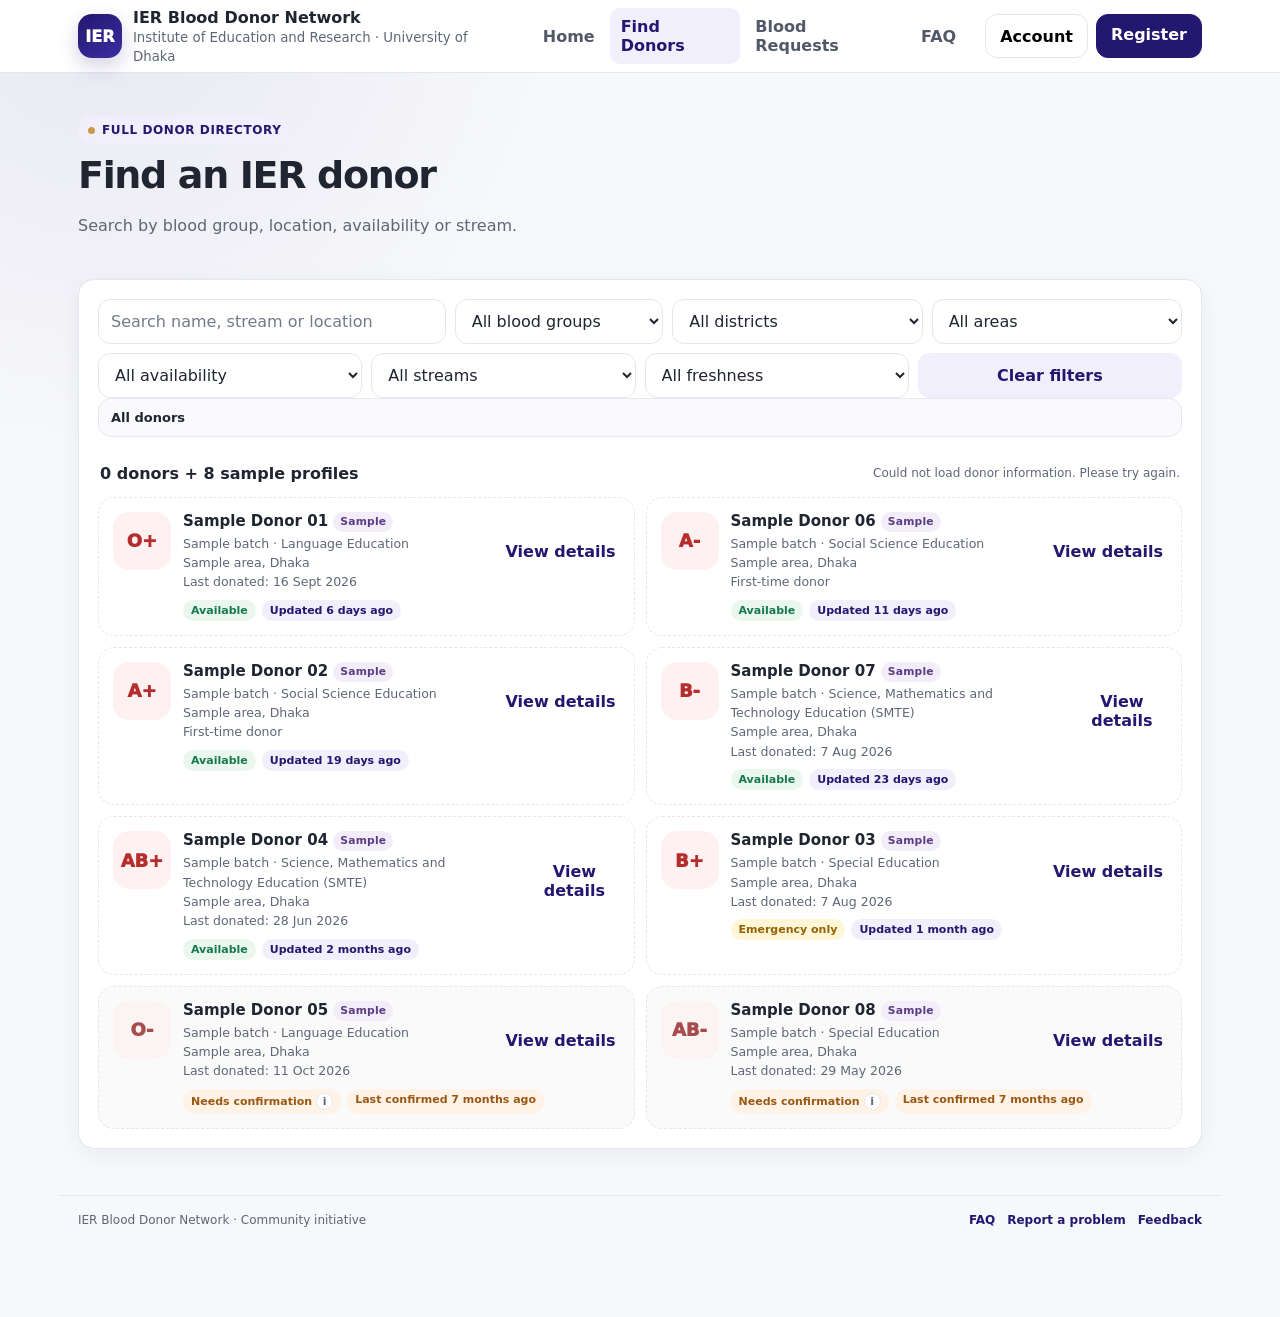
==== commit 07e5c0e7: "Apply v30 UI polish" ====
--- a/donors.html
+++ b/donors.html
@@ -1,7 +1,7 @@
 <!doctype html><html lang="en"><head>
 <meta charset="utf-8">
 <meta name="viewport" content="width=device-width,initial-scale=1">
-<link rel="stylesheet" href="css/style.css?v=29">
+<link rel="stylesheet" href="css/style.css?v=30">
 <title>Find Donors · IER Blood Donor Network</title></head><body>
 
 <header class="site-header">
--- a/css/style.css
+++ b/css/style.css
@@ -596,3 +596,89 @@
   .nav .brand-copy b{font-size:14px}
   body{padding-bottom:80px}
 }
+
+
+/* ===== v30: restrained visual polish and low-motion interaction ===== */
+:root{
+  --muted:#5f6675;
+  --r-card:16px;
+  --r-ctl:12px;
+  --shadow:0 6px 22px rgba(28,34,48,.06);
+}
+.hero-panel,.directory,.request-board,.request-card,.donor-card,.group-card,
+.stat,.cta,.request-callout,.form-section,.privacy-card{border-radius:var(--r-card)}
+.field,.btn{border-radius:var(--r-ctl)}
+
+/* Remove permanent blur layers and unnecessary looping animation. */
+.site-header,.mobile-dock{-webkit-backdrop-filter:none;backdrop-filter:none}
+.site-header{background:#fff}
+.mobile-dock{background:#fff}
+.request-card.urgent:before{animation:none;opacity:1}
+
+/* Never require an animation for mobile content to appear. */
+.reveal{transition:opacity .25s ease,transform .25s ease;transform:translateY(6px)}
+@media(max-width:650px){.reveal{opacity:1;transform:none;transition:none}}
+
+/* Scroll and touch handling. Preserve existing modal sizing on mobile. */
+.modal,.modal-card{overscroll-behavior:contain}
+.modal-card{-webkit-overflow-scrolling:touch}
+html{scroll-padding-top:80px}
+a,.btn,.blood-btn,.group-card{touch-action:manipulation}
+
+/* Homepage hierarchy and typography. */
+.hero-panel{box-shadow:var(--shadow);border-top:3px solid var(--du)}
+.stat{padding:12px 14px;box-shadow:none}
+.stat strong{font-size:22px;line-height:1.15}
+.request-callout{background:#fff;border-left:4px solid var(--red);box-shadow:none}
+@media(min-width:651px){
+  .hero{padding:36px 0 16px}
+  section{padding:24px 0}
+  .hero h1{font-size:clamp(34px,4.2vw,46px);letter-spacing:-.03em}
+  .page-intro h1{font-size:clamp(28px,3.4vw,38px)}
+  .section-head h2{font-size:22px}
+  .hero p,.page-intro p{font-size:16px;line-height:1.6}
+}
+
+/* Search selection must remain visually distinct from hover. */
+.blood-btn{background:#fff;border-color:#e8c9c9;min-height:48px;font-size:17px}
+.blood-btn.active,.blood-btn.active:hover{background:var(--red);border-color:var(--red);color:#fff;transform:none}
+.donor-card{padding:14px;align-items:start;transition:border-color .15s,box-shadow .15s}
+.donor-name{font-size:15px;line-height:1.3;overflow-wrap:anywhere}
+.donor-card .sub{font-size:12.5px;margin-top:2px}
+.chips{gap:6px;margin-top:8px}
+.chip{padding:4px 8px}
+
+/* Registration legibility and consistent desktop controls. */
+.form-group label{font-size:13px;color:#3d4454;margin-bottom:6px}
+.field::placeholder{color:#737b88}
+.field-help{font-size:12px}
+.registration-form{gap:12px}
+.form-section{box-shadow:none}
+.form-section-head{margin-bottom:6px}
+.form-section-head h2{font-size:17px}
+.consent-row{font-size:13px;line-height:1.55}
+.register-submit{width:100%;min-height:48px}
+.btn{min-height:44px}
+.field{min-height:44px}
+.link-btn{min-height:44px}
+
+/* Pointer hover should not be interpreted as a selected state on touch. */
+@media(hover:hover) and (pointer:fine){
+  .blood-btn:not(.active):hover{background:var(--red-soft);color:var(--red);transform:none}
+  .donor-card:hover{border-color:#cfc9ea;box-shadow:var(--shadow)}
+  .btn:hover{transform:none;box-shadow:none;filter:brightness(.97)}
+  .btn.primary:hover,.btn.red:hover{filter:brightness(1.06)}
+}
+@media(hover:none){
+  .btn:hover,.group-card:hover,.blood-btn:hover{transform:none;box-shadow:none}
+  .blood-btn:not(.active):hover{background:#fff;border-color:#e8c9c9;color:var(--red)}
+}
+.btn:active,.blood-btn:active{transform:scale(.98);transition-duration:.05s}
+@media(max-width:650px){
+  /* Preserve the 56px mobile header and five-button dock dimensions. */
+  .nav-actions .btn{min-height:40px}
+  .mobile-dock .dock-grid>a,.mobile-dock .dock-grid>button{min-height:52px}
+  .form-section{padding:14px}
+  .blood-btn{font-size:16px}
+}
+@media(prefers-reduced-motion:reduce){.btn:active,.blood-btn:active{transform:none}}
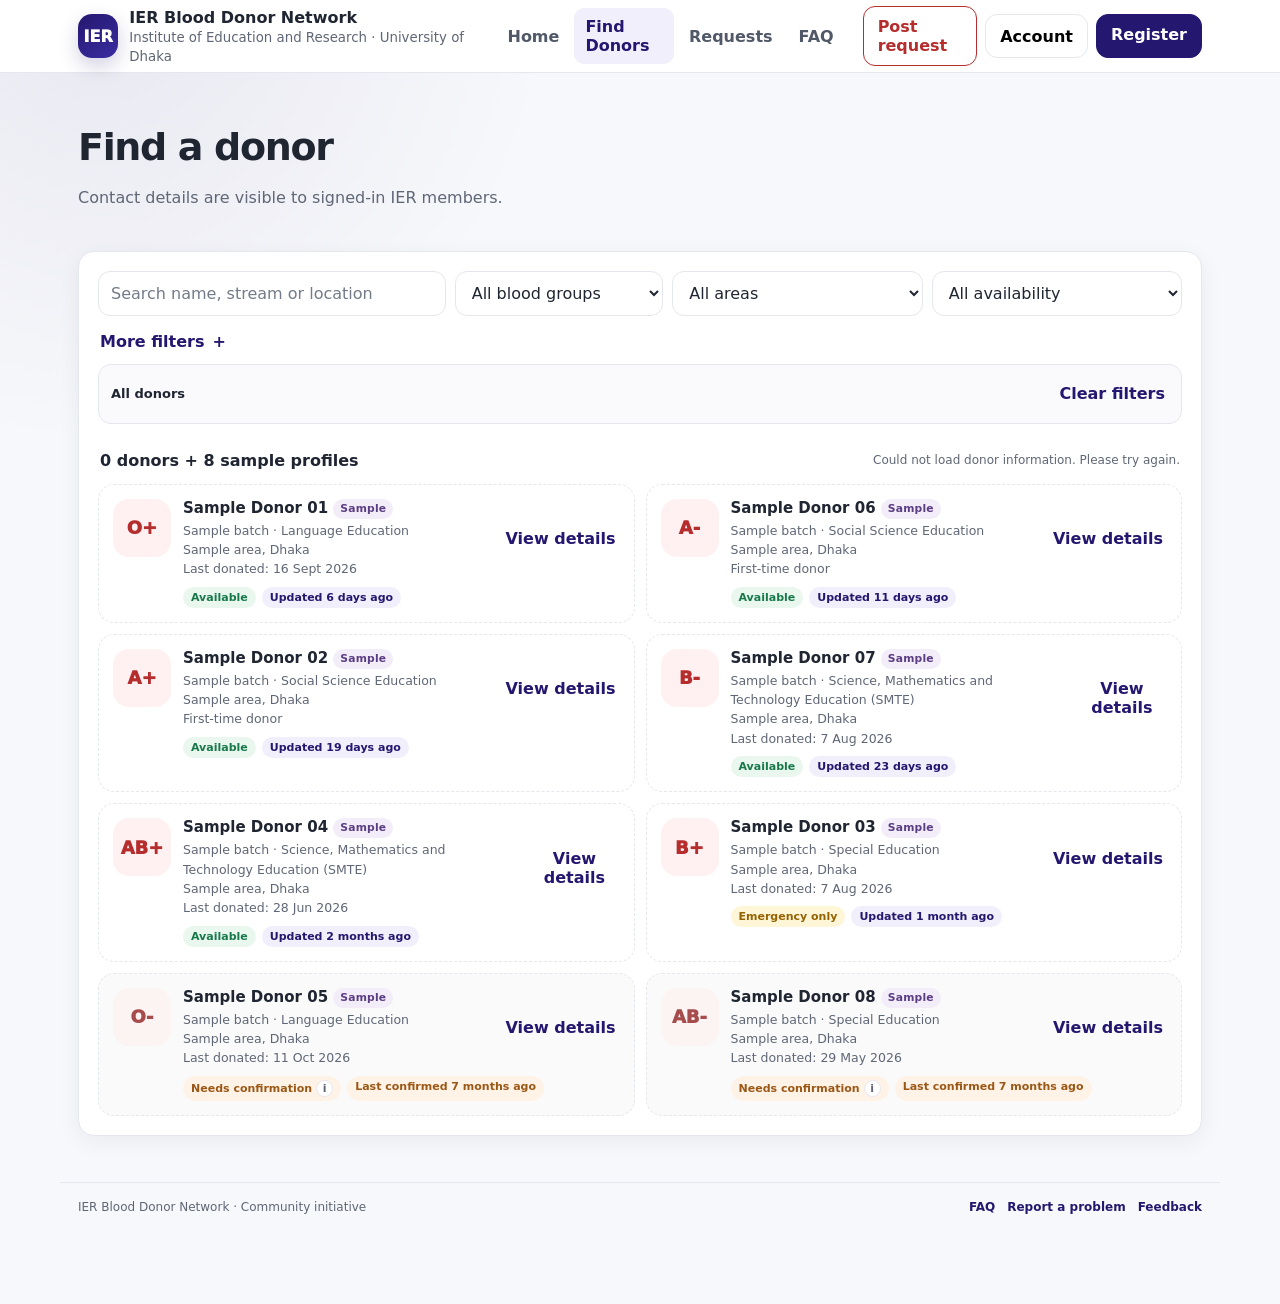
==== commit 9cc0db04: "v33: Find-first homepage and navigation redesign" ====
--- a/donors.html
+++ b/donors.html
@@ -1,19 +1,15 @@
 <!doctype html><html lang="en"><head>
 <meta charset="utf-8">
 <meta name="viewport" content="width=device-width,initial-scale=1">
-<link rel="stylesheet" href="css/style.css?v=30">
+<link rel="stylesheet" href="css/style.css?v=33">
 <title>Find Donors · IER Blood Donor Network</title></head><body>
 
 <header class="site-header">
   <div class="wrap nav">
     <a class="brand" href="index.html"><div class="logo">IER</div><div class="brand-copy"><b>IER Blood Donor Network</b><small>Institute of Education and Research · University of Dhaka</small></div></a>
-    <div class="nav-links">
-      <a class="" href="index.html">Home</a>
-      <a class="active" href="donors.html">Find Donors</a>
-      <a class="" href="requests.html">Blood Requests</a>
-      <a class="" href="faq.html">FAQ</a>
-    </div>
+    <div class="nav-links"><a class="" href="index.html">Home</a><a class="nav-find active" href="donors.html">Find Donors</a><a class="" href="requests.html">Requests</a><a class="" href="faq.html">FAQ</a></div>
     <div class="nav-actions">
+      <a class="btn post-nav" href="requests.html#open">Post request</a>
       <button class="btn account-button" type="button" onclick="IER.openAccountPanel()">Account</button>
       <a class="btn primary register-nav" href="register.html">Register</a>
     </div>
@@ -21,22 +17,23 @@
 </header>
 
 <main>
-  <div class="page-intro"><div class="wrap reveal"><span class="eyebrow">Full donor directory</span><h1>Find an IER donor</h1><p>Search by blood group, location, availability or stream.</p></div></div>
+  <div class="page-intro"><div class="wrap reveal"><h1>Find a donor</h1><p class="keep">Contact details are visible to signed-in IER members.</p></div></div>
   <section style="padding-top:8px"><div class="wrap">
     <div class="directory reveal">
       <div class="filters">
         <input class="field" id="q" placeholder="Search name, stream or location">
         <select class="field" id="bloodFilter"></select>
-        <select class="field" id="cityFilter"></select>
         <select class="field" id="areaFilter"></select>
+        <select class="field" id="availabilityFilter"><option value="">All availability</option><option>Available</option><option>Emergency only</option><option>Temporarily unavailable</option></select>
       </div>
-      <div class="filters secondary">
-        <select class="field" id="availabilityFilter"><option value="">All availability</option><option>Available</option><option>Emergency only</option><option>Temporarily unavailable</option></select>
-        <select class="field" id="streamFilter"><option value="">All streams</option><option>Language Education</option><option>Social Science Education</option><option>Special Education</option><option>Science, Mathematics and Technology Education (SMTE)</option></select>
-        <select class="field" id="freshFilter"><option value="">All freshness</option><option value="confirmed">Recently confirmed</option><option value="stale">Needs confirmation</option></select>
-        <button class="btn soft" id="clearFilters">Clear filters</button>
-      </div>
-      <div class="share-summary"><b id="filterSummary">All donors</b></div>
+      <details class="more-filters" id="moreFilters"><summary>More filters</summary>
+        <div class="filters secondary">
+          <select class="field" id="cityFilter"></select>
+          <select class="field" id="streamFilter"><option value="">All streams</option><option>Language Education</option><option>Social Science Education</option><option>Special Education</option><option>Science, Mathematics and Technology Education (SMTE)</option></select>
+          <select class="field" id="freshFilter"><option value="">All freshness</option><option value="confirmed">Recently confirmed</option><option value="stale">Needs confirmation</option></select>
+        </div>
+      </details>
+      <div class="share-summary"><b id="filterSummary">All donors</b><button class="link-btn" id="clearFilters" type="button">Clear filters</button></div>
       <div class="directory-meta"><b id="resultCount"></b><span id="liveDataStatus">Loading live donor data...</span></div>
       <div class="donor-grid" id="donorGrid"></div>
     </div>
@@ -55,9 +52,9 @@
 </footer>
 <div class="mobile-dock" aria-label="Mobile navigation"><nav class="dock-grid" aria-label="Main navigation">
   <a href="index.html"><svg viewBox="0 0 24 24" width="22" height="22" fill="none" stroke="currentColor" stroke-width="2" stroke-linecap="round" stroke-linejoin="round" aria-hidden="true" focusable="false"><path d="m3 10 9-7 9 7v10h-6v-6H9v6H3z"/></svg><span>Home</span></a>
-  <a href="donors.html" aria-current="page"><svg viewBox="0 0 24 24" width="22" height="22" fill="none" stroke="currentColor" stroke-width="2" stroke-linecap="round" stroke-linejoin="round" aria-hidden="true" focusable="false"><path d="M12 3s-7 8-7 12a7 7 0 0 0 14 0c0-4-7-12-7-12Z"/></svg><span>Donors</span></a>
-  <a class="dock-request" href="requests.html#open"><svg viewBox="0 0 24 24" width="22" height="22" fill="none" stroke="currentColor" stroke-width="2" stroke-linecap="round" stroke-linejoin="round" aria-hidden="true" focusable="false"><path d="M12 5v14M5 12h14"/></svg><span>Request blood</span></a>
   <a href="requests.html"><svg viewBox="0 0 24 24" width="22" height="22" fill="none" stroke="currentColor" stroke-width="2" stroke-linecap="round" stroke-linejoin="round" aria-hidden="true" focusable="false"><rect x="5" y="3" width="14" height="18" rx="2"/><path d="M8 9h8M8 13h8M8 17h5"/></svg><span>Requests</span></a>
+  <a class="dock-find" href="donors.html" aria-current="page"><svg viewBox="0 0 24 24" width="22" height="22" fill="none" stroke="currentColor" stroke-width="2" stroke-linecap="round" stroke-linejoin="round" aria-hidden="true" focusable="false"><circle cx="11" cy="11" r="7"/><path d="m20 20-3.5-3.5"/></svg><span>Find donors</span></a>
+  <a class="dock-post" href="requests.html#open"><svg viewBox="0 0 24 24" width="22" height="22" fill="none" stroke="currentColor" stroke-width="2" stroke-linecap="round" stroke-linejoin="round" aria-hidden="true" focusable="false"><path d="M12 5v14M5 12h14"/></svg><span>Post request</span></a>
   <button type="button" class="dock-account" onclick="IER.openAccountPanel()"><svg viewBox="0 0 24 24" width="22" height="22" fill="none" stroke="currentColor" stroke-width="2" stroke-linecap="round" stroke-linejoin="round" aria-hidden="true" focusable="false"><circle cx="12" cy="8" r="4"/><path d="M4 21c0-5 3.5-8 8-8s8 3 8 8"/></svg><span>Account</span></button>
 </nav></div>
 <div class="toast" id="globalToast"></div>
--- a/css/style.css
+++ b/css/style.css
@@ -682,3 +682,75 @@
   .blood-btn{font-size:16px}
 }
 @media(prefers-reduced-motion:reduce){.btn:active,.blood-btn:active{transform:none}}
+
+/* v31: show member sign-in errors instead of silently hiding them. */
+#memberAuthError:not(:empty){display:block}
+
+/* v32: keep the sign-in challenge compact and visible when enabled. */
+#memberSigninTurnstile:not(.hidden){margin:10px 0}
+
+/* ===== v33 find-first redesign. Final overrides; keep at end of file. ===== */
+/* Navigation: Find donors is the single filled item; Post request is a normal item with a red icon. */
+.mobile-dock .dock-grid .dock-find,.mobile-dock .dock-grid .dock-find[aria-current="page"]{background:var(--du);color:#fff}
+.mobile-dock .dock-grid .dock-find svg{width:24px;height:24px;max-width:24px;max-height:24px;stroke-width:2.2}
+.mobile-dock .dock-grid .dock-post svg{stroke:var(--red)}
+.nav-links a.nav-find{color:var(--du);background:var(--du-soft)}
+.post-nav{background:#fff;border-color:var(--red);color:var(--red)}
+.post-nav:hover{background:var(--red-soft)}
+@media(max-width:820px){.post-nav{display:none}}
+
+/* Buttons */
+.btn.outline-red{background:#fff;border-color:var(--red);color:var(--red)}
+.btn.outline-red:hover{background:var(--red-soft)}
+.fields a.btn{display:flex;align-items:center;justify-content:center;text-align:center}
+
+/* Homepage hero: copy + search card + how-it-works steps */
+.hero-grid{grid-template-areas:"copy panel" "steps panel";align-items:start;row-gap:18px}
+.hero-copy{grid-area:copy}.hero-panel{grid-area:panel}.how-steps{grid-area:steps}
+.hero>.wrap>.hero-copy>p{display:block;margin:0}
+.hero-copy h1{margin-top:0}
+.how-steps{list-style:none;margin:0;padding:0;display:grid;gap:12px;counter-reset:step}
+.how-steps li{display:grid;grid-template-columns:28px 1fr;gap:10px;align-items:start;counter-increment:step}
+.how-steps li:before{content:counter(step);width:28px;height:28px;border-radius:50%;background:var(--du-soft);color:var(--du);font-weight:900;font-size:13px;display:grid;place-items:center}
+.how-steps b{display:block;font-size:14px}
+.how-steps span{display:block;color:var(--muted);font-size:13px;line-height:1.45}
+@media(max-width:960px){.hero-grid{grid-template-columns:1fr;grid-template-areas:"copy" "panel" "steps"}}
+@media(min-width:651px){
+  .hero{padding:36px 0 16px}
+  section{padding:24px 0}
+  .hero h1{font-size:clamp(34px,4.2vw,46px);letter-spacing:-.03em}
+  .page-intro h1{font-size:clamp(28px,3.4vw,38px)}
+  .section-head h2{font-size:22px}
+}
+@media(max-width:650px){
+  .hero>.wrap>.hero-copy>p{font-size:15px;line-height:1.45}
+  .hero h1{margin-bottom:6px}
+  .how-steps{gap:10px;padding:2px 2px 8px}
+}
+
+/* Requests, donor strip, network summary */
+.request-note{margin:0 0 12px;color:var(--muted);font-size:13px;line-height:1.5}
+.section-head{align-items:center}
+.donor-strip{display:flex;align-items:center;justify-content:space-between;gap:16px;background:#fff;border:1px solid var(--line);border-radius:16px;padding:16px 18px}
+.donor-strip h3{margin:0 0 4px;font-size:16px}
+.donor-strip p{margin:0;color:var(--muted);font-size:13px;line-height:1.5}
+.strip-actions{display:flex;gap:8px;flex-wrap:wrap}
+@media(max-width:650px){.donor-strip{flex-direction:column;align-items:stretch}.strip-actions .btn{flex:1}}
+.net-line{display:flex;flex-wrap:wrap;gap:4px 18px;color:var(--muted);font-size:13px;padding-top:6px;padding-bottom:6px}
+.net-line strong{color:var(--ink);font-size:inherit}
+
+/* Donor directory: primary filters visible, secondary behind "More filters" */
+.more-filters{margin-top:4px}
+.more-filters>summary{display:flex;align-items:center;min-height:44px;padding:0 2px;cursor:pointer;color:var(--du);font-weight:850;list-style:none}
+.more-filters>summary::-webkit-details-marker{display:none}
+.more-filters>summary:after{content:"+";margin-left:8px;font-weight:900}
+.more-filters[open]>summary:after{content:"\2013"}
+.more-filters .filters.secondary{margin-top:0}
+@media(min-width:651px){.more-filters .filters.secondary{grid-template-columns:repeat(3,1fr)}}
+.share-summary{justify-content:space-between}
+.share-summary .link-btn{min-height:36px}
+
+/* Published request: public sharing and private management are visually separate */
+.private-box{margin-top:14px;padding:14px;border:1px solid #efd9b7;background:#fff9ec;border-radius:14px}
+.private-box h3{margin:0 0 4px;font-size:15px;color:#805617}
+.private-box p{margin:0 0 10px;color:#805617;font-size:12px;line-height:1.5}
